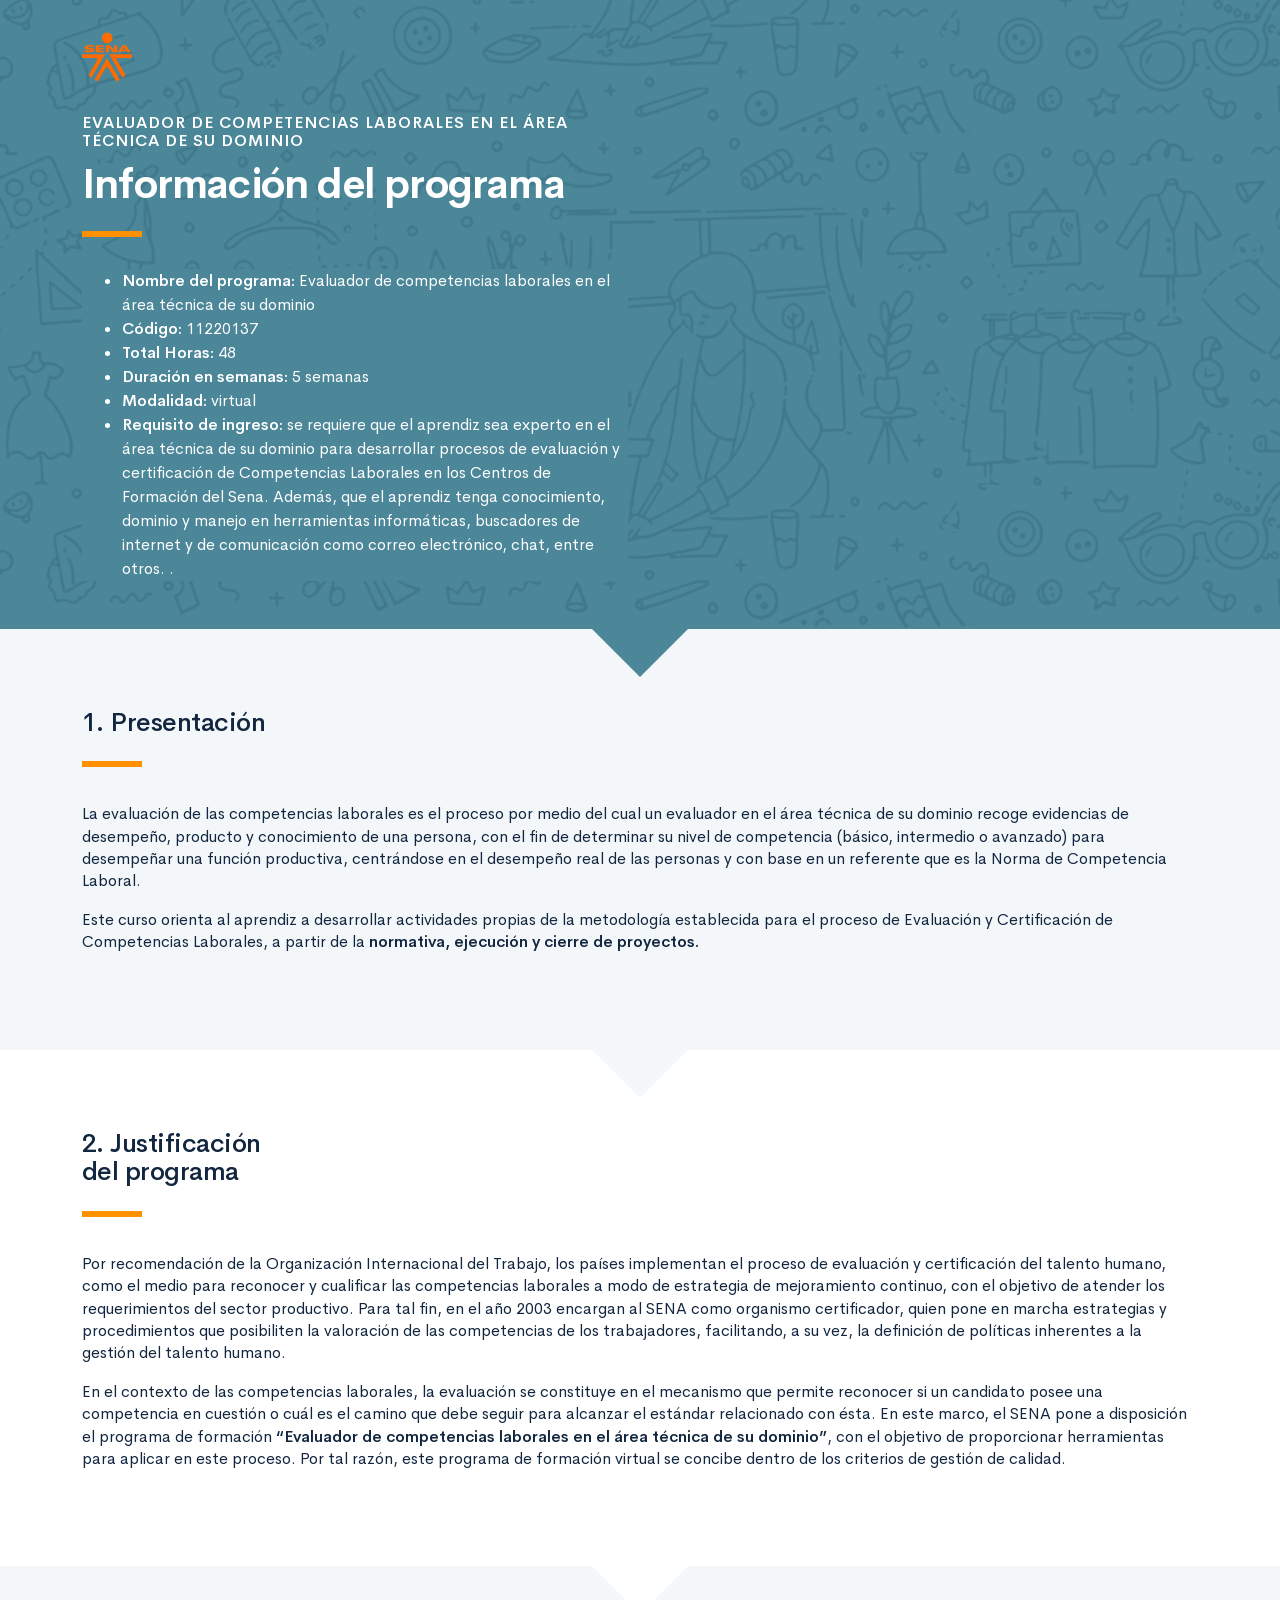
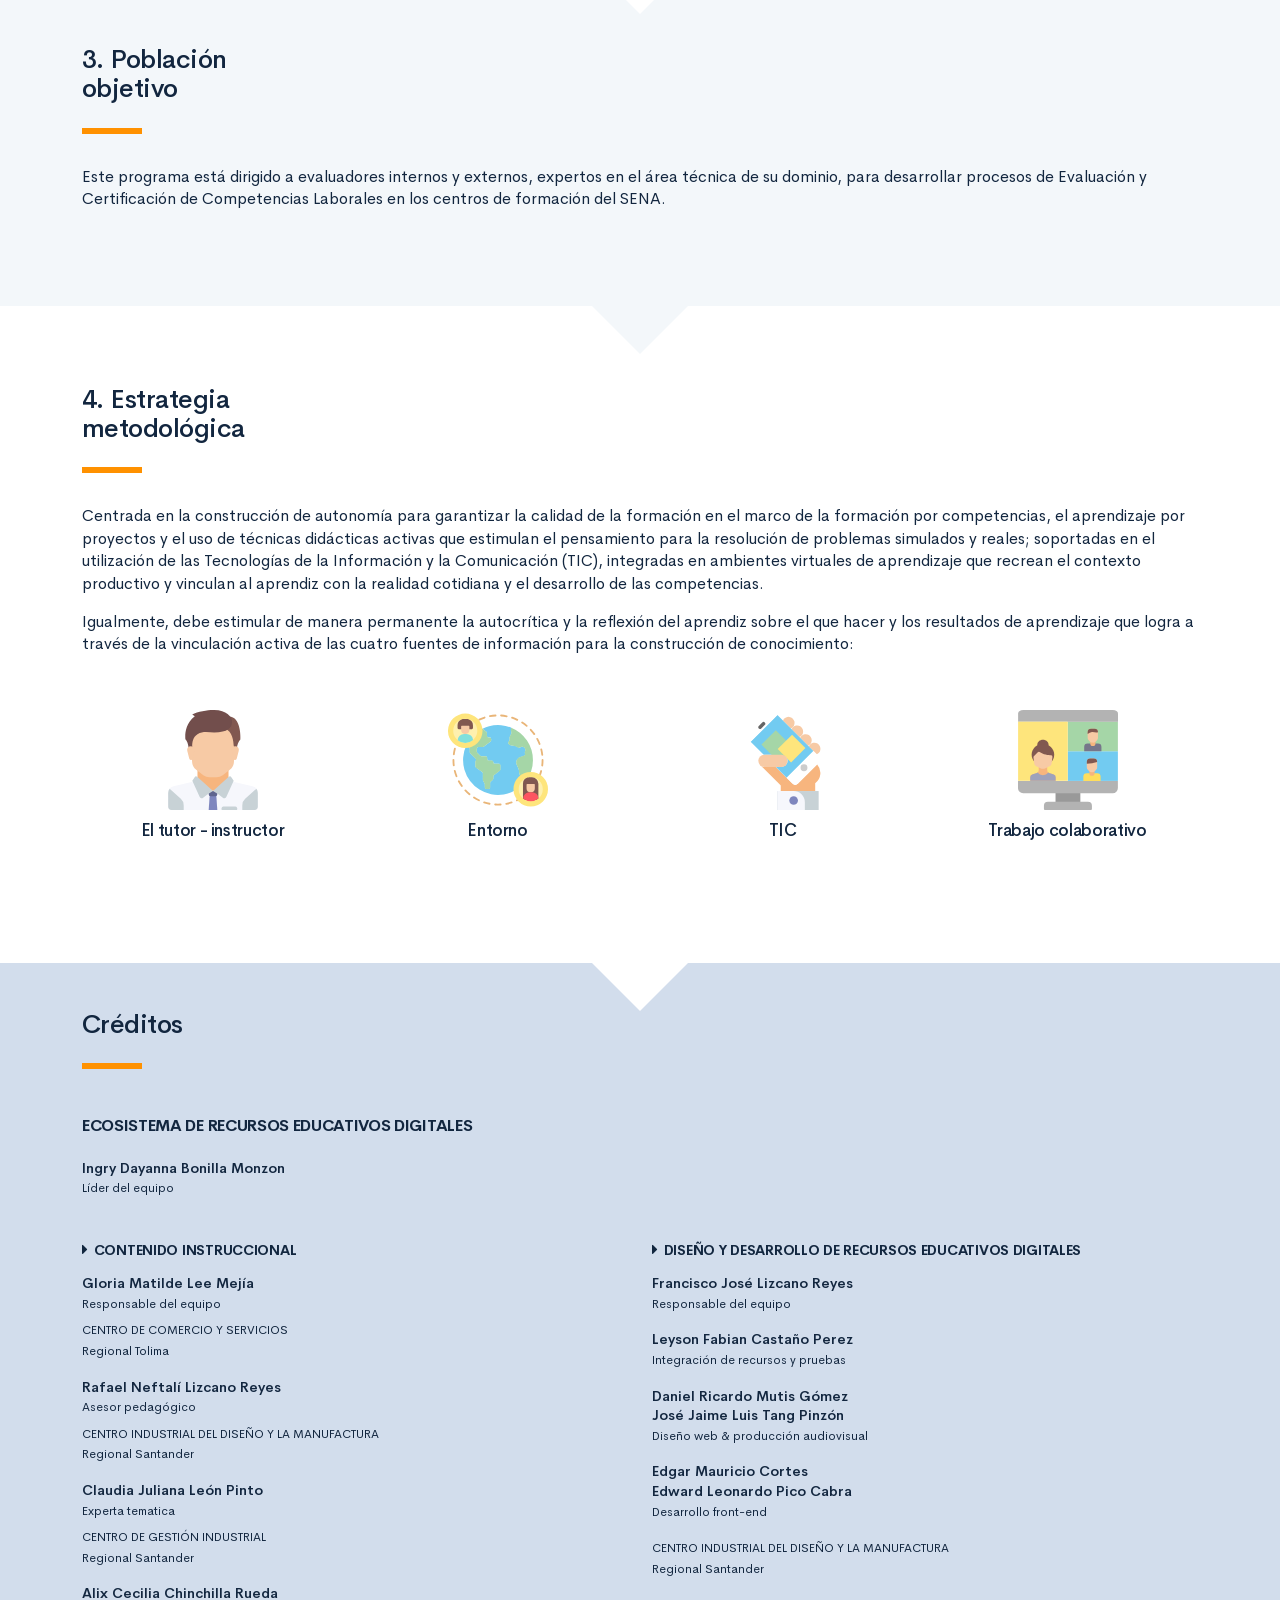
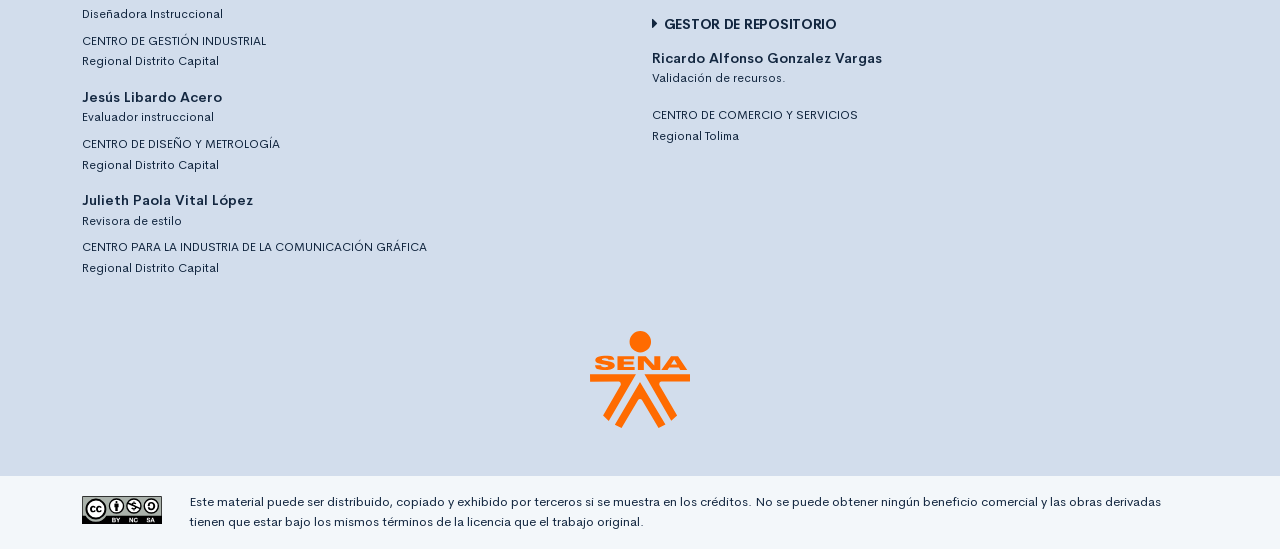
==== public/info.html @ 87447423 "Finaliza cargue de textos." ====
<!DOCTYPE html>
<html lang="es">
    <head>
        <meta charset="UTF-8">
        <meta name="viewport" content="width=device-width, user-scalable=no, initial-scale=1.0, maximum-scale=1.0, minimum-scale=1.0">
        <title>Información del programa: Salud Penitenciaria</title>
        <meta meta name="description" content="Ruta de aprendizaje programa Salud penitenciaria.">
        <link rel="icon" type="image/svg+xml" href="assets/images/logos/senaLogo.svg">
        <link rel="stylesheet" href="assets/fonts/feather/feather.css">
        <link rel="stylesheet" href="assets/fonts/fontawesome/css/font-awesome.css">
        <link href="assets/css/fancybox.css" rel="stylesheet">
        <link href="assets/css/animate.css" rel="stylesheet">
        <link rel="stylesheet" href="assets/css/main.css">
    </head>
    <body class="theme-dark page-header-textura" id="page-home">
        <header class="curso-presentacion page-header" id="CursoPresentacion">
            <div class="page-textura">
                <div class="container">
                    <div class="curso-topbar justify-content-center justify-content-md-start"><a class="curso-topbar__logo"><svg xmlns="http://www.w3.org/2000/svg" width="168.273" height="164.177" viewBox="0 0 168.273 164.177">
                                <path id="SENA_LOGO" data-name="SENA LOGO" d="M85.349,1a18.09,18.09,0,1,0,18.09,18.09h0A18.1,18.1,0,0,0,85.349,1ZM25.617,42.983a33.722,33.722,0,0,0-9.386,1.024,11.156,11.156,0,0,0-5.12,2.56A5.346,5.346,0,0,0,10.086,52.2c.683,1.707,2.56,2.9,4.608,3.584,4.437,1.536,9.386,1.877,13.994,2.731a5.1,5.1,0,0,1,2.389,1.024,1.369,1.369,0,0,1-.683,2.048,9.146,9.146,0,0,1-5.291.683A8.354,8.354,0,0,1,20.5,61.244a1.962,1.962,0,0,1-.853-2.389H9.233A7.663,7.663,0,0,0,10.6,63.463a7.59,7.59,0,0,0,4.267,2.389A28.541,28.541,0,0,0,23.4,66.876,52.426,52.426,0,0,0,35,66.023a11.043,11.043,0,0,0,5.8-2.9,5.358,5.358,0,0,0-1.365-8.533,21.267,21.267,0,0,0-5.8-2.048c-3.072-.683-5.973-1.024-9.045-1.536a9.114,9.114,0,0,1-3.072-.853,1.226,1.226,0,0,1,0-2.219,9.369,9.369,0,0,1,4.437-.683,10.554,10.554,0,0,1,4.608.853A1.877,1.877,0,0,1,31.59,49.81h9.9a5.669,5.669,0,0,0-1.195-3.584A8.875,8.875,0,0,0,35.515,43.5c-3.584-.341-6.827-.512-9.9-.512Zm21.333.683V67.217H75.792V62.1H57.531V57.489H73.744V52.54H57.531V48.786H75.109v-5.12Zm47.615,0H81.253V67.217H91.322V51.346l13.824,15.872h13.824V43.666H108.9v15.7Zm42.495,0L120.676,67.217h10.581l2.56-4.267H150.2l2.389,4.267h11.776l-15.53-23.551ZM142.35,49.3l5.12,8.533h-10.41ZM.7,74.044l.171,12.8L49,86.673c2.389.512,3.925,2.048,3.413,5.8l-29.7,51.711,9.557,9.045L78.01,74.044Zm91.646,0L137.4,152.89l9.9-8.874L117.433,92.3c-.512-3.584.853-5.291,3.413-5.8l48.127.171V74.044ZM84.837,87.185,42.512,159.546l11.264,5.461,28.159-47.615a4.283,4.283,0,0,1,2.9-1.195,4.681,4.681,0,0,1,3.072,1.195l28.159,47.786,11.605-5.973Z" transform="translate(-0.7 -1)" fill="#FF6B00" />
                            </svg>
                        </a></div>
                    <div class="curso-portada">
                        <div class="row align-items-center">
                            <div class="col-12 col-lg-6">
                                <h3 class="curso-subtitulo">Evaluador de competencias laborales en el área técnica de su dominio</h3>
                                <h1 class="curso-titulo">Información del programa</h1>
                                <div class="brand-line-primary"></div>
                                <p class="curso-descripcion">
                                <ul class="bg-brand-color-dark text-white">
                                    <li> <span><strong>Nombre del programa:</strong> Evaluador de competencias laborales en el área técnica de su dominio</span></li>
                                    <li> <span><strong>Código:</strong> 11220137</span></li>
                                    <li> <span><strong>Total Horas:</strong> 48</span></li>
                                    <li> <span><strong>Duración en semanas:</strong> 5 semanas</span></li>
                                    <li> <span><strong>Modalidad:</strong> virtual</span></li>
                                    <li> <span><strong>Requisito de ingreso:</strong> se requiere que el aprendiz sea experto en el área técnica de su dominio para desarrollar procesos de evaluación y certificación de Competencias Laborales en los Centros de Formación del Sena. Además, que el aprendiz tenga conocimiento, dominio y manejo en herramientas informáticas, buscadores de internet y de comunicación como correo electrónico, chat, entre otros. </i>.</span></li>
                                </ul>
                                </p>
                            </div>
                            <div class="col-12 col-lg-6">
                                <div class="embed-responsive embed-responsive-16by9"><iframe class="embed-responsive-item" width="560" height="315" src="https://www.youtube.com/embed/yAttOSxoYdc" frameborder="0" allow="accelerometer; autoplay; encrypted-media; gyroscope; picture-in-picture" allowfullscreen=""> </iframe></div>
                            </div>
                        </div>
                    </div>
                </div>
            </div>
        </header>
        <section class="section section-dark" id="Presentacion">
            <div class="container">
                <h1> 1. Presentación</h1>
                <div class="brand-line-primary"></div>
                <p class="mt-5">La evaluación de las competencias laborales es el proceso por medio del cual un evaluador en el área técnica de su dominio recoge evidencias de desempeño, producto y conocimiento de una persona, con el fin de determinar su nivel de competencia (básico, intermedio o avanzado) para desempeñar una función productiva, centrándose en el desempeño real de las personas y con base en un referente que es la Norma de Competencia Laboral.</p>
                <p>Este curso orienta al aprendiz a desarrollar actividades propias de la metodología establecida para el proceso de Evaluación y Certificación de Competencias Laborales, a partir de la <strong>normativa, ejecución y cierre de proyectos.</strong> </p>
            </div>
        </section>
        <section class="section section-light" id="Justificacion">
            <div class="container">
                <h1> 2. Justificación<br> del programa</h1>
                <div class="brand-line-primary"></div>
                <p class="mt-5">Por recomendación de la Organización Internacional del Trabajo, los países implementan el proceso de evaluación y certificación del talento humano, como el medio para reconocer y cualificar las competencias laborales a modo de estrategia de mejoramiento continuo, con el objetivo de atender los requerimientos del sector productivo. Para tal fin, en el año 2003 encargan al SENA como organismo certificador, quien pone en marcha estrategias y procedimientos que posibiliten la valoración de las competencias de los trabajadores, facilitando, a su vez, la definición de políticas inherentes a la gestión del talento humano.</p>
                <p>En el contexto de las competencias laborales, la evaluación se constituye en el mecanismo que permite reconocer si un candidato posee una competencia en cuestión o cuál es el camino que debe seguir para alcanzar el estándar relacionado con ésta. En este marco, el SENA pone a disposición el programa de formación <strong>“Evaluador de competencias laborales en el área técnica de su dominio”</strong>, con el objetivo de proporcionar herramientas para aplicar en este proceso. Por tal razón, este programa de formación virtual se concibe dentro de los criterios de gestión de calidad.</p>
            </div>
        </section>
        <section class="section section-dark" id="Poblacion">
            <div class="container">
                <h1> 3. Población <br>objetivo</h1>
                <div class="brand-line-primary"></div>
                <p>Este programa está dirigido a evaluadores internos y externos, expertos en el área técnica de su dominio, para desarrollar procesos de Evaluación y Certificación de Competencias Laborales en los centros de formación del SENA.</p>
            </div>
        </section>
        <section class="section section-light" id="Estrategia">
            <div class="container">
                <h1>4. Estrategia <br>metodológica</h1>
                <div class="brand-line-primary"></div>
                <p>Centrada en la construcción de autonomía para garantizar la calidad de la formación en el marco de la formación por competencias, el aprendizaje por proyectos y el uso de técnicas didácticas activas que estimulan el pensamiento para la resolución de problemas simulados y reales; soportadas en el utilización de las Tecnologías de la Información y la Comunicación (TIC), integradas en ambientes virtuales de aprendizaje que recrean el contexto productivo y vinculan al aprendiz con la realidad cotidiana y el desarrollo de las competencias. </p>
                <p>Igualmente, debe estimular de manera permanente la autocrítica y la reflexión del aprendiz sobre el que hacer y los resultados de aprendizaje que logra a través de la vinculación activa de las cuatro fuentes de información para la construcción de conocimiento: </p>
                <div class="row mt-4">
                    <article class="col-md-6 col-lg-3 my-2">
                        <div class="box bg-gray-200 d-flex flex-column justify-content-center align-items-center p-4 rounded-lg"><img class="img-fluid" src="assets/images/info/tutor.svg" style="width: 100px; height: 100px;">
                            <h3 class="my-3">El tutor - instructor</h3>
                        </div>
                    </article>
                    <article class="col-md-6 col-lg-3 my-2">
                        <div class="box bg-gray-200 d-flex flex-column justify-content-center align-items-center p-4 rounded-lg"><img class="img-fluid" src="assets/images/info/entorno.svg" style="width: 100px; height: 100px;">
                            <h3 class="my-3">Entorno</h3>
                        </div>
                    </article>
                    <article class="col-md-6 col-lg-3 my-2">
                        <div class="box bg-gray-200 d-flex flex-column justify-content-center align-items-center p-4 rounded-lg"><img class="img-fluid" src="assets/images/info/tic.svg" style="width: 100px; height: 100px;">
                            <h3 class="my-3">TIC</h3>
                        </div>
                    </article>
                    <article class="col-md-6 col-lg-3 my-2">
                        <div class="box bg-gray-200 d-flex flex-column justify-content-center align-items-center p-4 rounded-lg" style="height: 100%;"><img class="img-fluid" src="assets/images/info/colaborativo.svg" style="width: 100px; height: 100px;">
                            <h3 class="my-3">Trabajo colaborativo</h3>
                        </div>
                    </article>
                </div>
            </div>
        </section>
        <footer class="footer" id="Creditos">
            <div class="container">
                <h1>Créditos</h1>
                <div class="brand-line-primary"></div>
                <div class="row">
                    <div class="col-12 col-md-5">
                        <h3 class="footer-subtitulo mb-4">ECOSISTEMA DE RECURSOS EDUCATIVOS DIGITALES</h3>
                        <p class="footer-texto mb-2"><strong>Ingry Dayanna Bonilla Monzon</strong><br /><span class="text-small">Líder del equipo</span></p>
                    </div>
                </div>
                <div class="row mt-5">
                    <div class="col-12 col-md-6">
                        <h4 class="footer-subtitulo-2 mt-0">
                            <div class="fa fa-caret-right mr-2"></div>Contenido Instruccional
                        </h4>
                        <p class="footer-texto mb-2"><strong>Gloria Matilde Lee Mejía </strong><br /><span class="text-small">Responsable del equipo</span></p>
                        <p class="footer-texto"><span class="text-small text-uppercase">Centro de Comercio y Servicios</span><br /><span class="text-small">Regional Tolima</span></p>
                        <p class="footer-texto mb-2"><strong>Rafael Neftalí Lizcano Reyes</strong><br /><span class="text-small">Asesor pedagógico<br /></span></p>
                        <p class="footer-texto"><span class="text-small text-uppercase">CENTRO INDUSTRIAL DEL DISEÑO Y LA MANUFACTURA</span><br /><span class="text-small">Regional Santander</span></p>
                        <p class="footer-texto mb-2"><strong>Claudia Juliana León Pinto</strong><br /><span class="text-small">Experta tematica<br /></span></p>
                        <p class="footer-texto"><span class="text-small text-uppercase">Centro de Gestión Industrial</span><br /><span class="text-small">Regional Santander</span></p>
                        <p class="footer-texto mb-2"><strong>Alix Cecilia Chinchilla Rueda</strong><br /><span class="text-small">Diseñadora Instruccional <br /></span></p>
                        <p class="footer-texto"><span class="text-small text-uppercase">Centro de Gestión Industrial</span><br /><span class="text-small">Regional Distrito Capital</span></p>
                        <p class="footer-texto mb-2"><strong>Jesús Libardo Acero</strong><br /><span class="text-small">Evaluador instruccional<br /></span></p>
                        <p class="footer-texto"><span class="text-small text-uppercase">Centro de Diseño y metrología</span><br /><span class="text-small">Regional Distrito Capital</span></p>
                        <p class="footer-texto mb-2"><strong>Julieth Paola Vital López</strong><br /><span class="text-small">Revisora de estilo<br /></span></p>
                        <p class="footer-texto"><span class="text-small text-uppercase">Centro para la Industria de la Comunicación Gráfica</span><br /><span class="text-small">Regional Distrito Capital</span></p>
                    </div>
                    <div class="col-12 col-md-6">
                        <h4 class="footer-subtitulo-2 mt-0">
                            <div class="fa fa-caret-right mr-2"></div>Diseño y desarrollo de recursos educativos digitales
                        </h4>
                        <p class="footer-texto"><strong>Francisco José Lizcano Reyes </strong><br /><span class="text-small">Responsable del equipo<br /></span></p>
                        <p class="footer-texto"><strong>Leyson Fabian Castaño Perez</strong><br /><span class="text-small">Integración de recursos y pruebas<br /></span></p>
                        <p class="footer-texto"><strong>Daniel Ricardo Mutis Gómez</strong><br />
                            <strong>José Jaime Luis Tang Pinzón</strong><br /><span class="text-small">Diseño web & producción audiovisual<br /></span></p>
                        <p class="footer-texto"><strong>Edgar Mauricio Cortes</strong><br />
                            <strong>Edward Leonardo Pico Cabra</strong><br /><span class="text-small">Desarrollo front-end<br /></span></p>
                        <p class="footer-texto"><span class="text-small text-uppercase">CENTRO INDUSTRIAL DEL DISEÑO Y LA MANUFACTURA</span><br /><span class="text-small">Regional Santander</span></p>
                        <h4 class="footer-subtitulo-2 mt-5">
                            <div class="fa fa-caret-right mr-2"></div>Gestor de repositorio
                        </h4>
                        <p class="footer-texto"><strong>Ricardo Alfonso Gonzalez Vargas</strong><br /><span class="text-small">Validación de recursos.<br /></span></p>
                        <p class="footer-texto"><span class="text-small text-uppercase">Centro de comercio y servicios</span><br /><span class="text-small">Regional Tolima</span></p>
                    </div>
                </div>
                <div class="row justify-content-center align-items-center mt-5"><img src="assets/images/logos/senaLogo.svg" style="max-width:100px" /></div>
            </div>
        </footer>
        <section id="cc">
            <div class="container">
                <div class="d-flex flex-column flex-sm-row"><span class="pr-3"><i class="icon cc"></i></span><span>Este material puede ser distribuido, copiado y exhibido por terceros si se muestra en los créditos. No se puede obtener ningún beneficio comercial y las obras derivadas tienen que estar bajo los mismos términos de la licencia que el trabajo original.</span></div>
            </div>
        </section>
    </body>
</html>
---- public/assets/fonts/feather/feather.css ----
@font-face {
  font-family: 'Feather';
  src:
    url('fonts/Feather.ttf?sdxovp') format('truetype'),
    url('fonts/Feather.woff?sdxovp') format('woff'),
    url('fonts/Feather.svg?sdxovp#Feather') format('svg');
  font-weight: normal;
  font-style: normal;
}

.fe {
  /* use !important to prevent issues with browser extensions that change fonts */
  font-family: 'Feather' !important;
  speak: none;
  font-style: normal;
  font-weight: normal;
  font-variant: normal;
  text-transform: none;
  line-height: 1;

  /* Better Font Rendering =========== */
  -webkit-font-smoothing: antialiased;
  -moz-osx-font-smoothing: grayscale;
}

.fe-activity:before {
  content: "\e900";
}
.fe-airplay:before {
  content: "\e901";
}
.fe-alert-circle:before {
  content: "\e902";
}
.fe-alert-octagon:before {
  content: "\e903";
}
.fe-alert-triangle:before {
  content: "\e904";
}
.fe-align-center:before {
  content: "\e905";
}
.fe-align-justify:before {
  content: "\e906";
}
.fe-align-left:before {
  content: "\e907";
}
.fe-align-right:before {
  content: "\e908";
}
.fe-anchor:before {
  content: "\e909";
}
.fe-aperture:before {
  content: "\e90a";
}
.fe-archive:before {
  content: "\e90b";
}
.fe-arrow-down:before {
  content: "\e90c";
}
.fe-arrow-down-circle:before {
  content: "\e90d";
}
.fe-arrow-down-left:before {
  content: "\e90e";
}
.fe-arrow-down-right:before {
  content: "\e90f";
}
.fe-arrow-left:before {
  content: "\e910";
}
.fe-arrow-left-circle:before {
  content: "\e911";
}
.fe-arrow-right:before {
  content: "\e912";
}
.fe-arrow-right-circle:before {
  content: "\e913";
}
.fe-arrow-up:before {
  content: "\e914";
}
.fe-arrow-up-circle:before {
  content: "\e915";
}
.fe-arrow-up-left:before {
  content: "\e916";
}
.fe-arrow-up-right:before {
  content: "\e917";
}
.fe-at-sign:before {
  content: "\e918";
}
.fe-award:before {
  content: "\e919";
}
.fe-bar-chart:before {
  content: "\e91a";
}
.fe-bar-chart-2:before {
  content: "\e91b";
}
.fe-battery:before {
  content: "\e91c";
}
.fe-battery-charging:before {
  content: "\e91d";
}
.fe-bell:before {
  content: "\e91e";
}
.fe-bell-off:before {
  content: "\e91f";
}
.fe-bluetooth:before {
  content: "\e920";
}
.fe-bold:before {
  content: "\e921";
}
.fe-book:before {
  content: "\e922";
}
.fe-book-open:before {
  content: "\e923";
}
.fe-bookmark:before {
  content: "\e924";
}
.fe-box:before {
  content: "\e925";
}
.fe-briefcase:before {
  content: "\e926";
}
.fe-calendar:before {
  content: "\e927";
}
.fe-camera:before {
  content: "\e928";
}
.fe-camera-off:before {
  content: "\e929";
}
.fe-cast:before {
  content: "\e92a";
}
.fe-check:before {
  content: "\e92b";
}
.fe-check-circle:before {
  content: "\e92c";
}
.fe-check-square:before {
  content: "\e92d";
}
.fe-chevron-down:before {
  content: "\e92e";
}
.fe-chevron-left:before {
  content: "\e92f";
}
.fe-chevron-right:before {
  content: "\e930";
}
.fe-chevron-up:before {
  content: "\e931";
}
.fe-chevrons-down:before {
  content: "\e932";
}
.fe-chevrons-left:before {
  content: "\e933";
}
.fe-chevrons-right:before {
  content: "\e934";
}
.fe-chevrons-up:before {
  content: "\e935";
}
.fe-chrome:before {
  content: "\e936";
}
.fe-circle:before {
  content: "\e937";
}
.fe-clipboard:before {
  content: "\e938";
}
.fe-clock:before {
  content: "\e939";
}
.fe-cloud:before {
  content: "\e93a";
}
.fe-cloud-drizzle:before {
  content: "\e93b";
}
.fe-cloud-lightning:before {
  content: "\e93c";
}
.fe-cloud-off:before {
  content: "\e93d";
}
.fe-cloud-rain:before {
  content: "\e93e";
}
.fe-cloud-snow:before {
  content: "\e93f";
}
.fe-code:before {
  content: "\e940";
}
.fe-codepen:before {
  content: "\e941";
}
.fe-command:before {
  content: "\e942";
}
.fe-compass:before {
  content: "\e943";
}
.fe-copy:before {
  content: "\e944";
}
.fe-corner-down-left:before {
  content: "\e945";
}
.fe-corner-down-right:before {
  content: "\e946";
}
.fe-corner-left-down:before {
  content: "\e947";
}
.fe-corner-left-up:before {
  content: "\e948";
}
.fe-corner-right-down:before {
  content: "\e949";
}
.fe-corner-right-up:before {
  content: "\e94a";
}
.fe-corner-up-left:before {
  content: "\e94b";
}
.fe-corner-up-right:before {
  content: "\e94c";
}
.fe-cpu:before {
  content: "\e94d";
}
.fe-credit-card:before {
  content: "\e94e";
}
.fe-crop:before {
  content: "\e94f";
}
.fe-crosshair:before {
  content: "\e950";
}
.fe-database:before {
  content: "\e951";
}
.fe-delete:before {
  content: "\e952";
}
.fe-disc:before {
  content: "\e953";
}
.fe-dollar-sign:before {
  content: "\e954";
}
.fe-download:before {
  content: "\e955";
}
.fe-download-cloud:before {
  content: "\e956";
}
.fe-droplet:before {
  content: "\e957";
}
.fe-edit:before {
  content: "\e958";
}
.fe-edit-2:before {
  content: "\e959";
}
.fe-edit-3:before {
  content: "\e95a";
}
.fe-external-link:before {
  content: "\e95b";
}
.fe-eye:before {
  content: "\e95c";
}
.fe-eye-off:before {
  content: "\e95d";
}
.fe-facebook:before {
  content: "\e95e";
}
.fe-fast-forward:before {
  content: "\e95f";
}
.fe-feather:before {
  content: "\e960";
}
.fe-file:before {
  content: "\e961";
}
.fe-file-minus:before {
  content: "\e962";
}
.fe-file-plus:before {
  content: "\e963";
}
.fe-file-text:before {
  content: "\e964";
}
.fe-film:before {
  content: "\e965";
}
.fe-filter:before {
  content: "\e966";
}
.fe-flag:before {
  content: "\e967";
}
.fe-folder:before {
  content: "\e968";
}
.fe-folder-minus:before {
  content: "\e969";
}
.fe-folder-plus:before {
  content: "\e96a";
}
.fe-gift:before {
  content: "\e96b";
}
.fe-git-branch:before {
  content: "\e96c";
}
.fe-git-commit:before {
  content: "\e96d";
}
.fe-git-merge:before {
  content: "\e96e";
}
.fe-git-pull-request:before {
  content: "\e96f";
}
.fe-github:before {
  content: "\e970";
}
.fe-gitlab:before {
  content: "\e971";
}
.fe-globe:before {
  content: "\e972";
}
.fe-grid:before {
  content: "\e973";
}
.fe-hard-drive:before {
  content: "\e974";
}
.fe-hash:before {
  content: "\e975";
}
.fe-headphones:before {
  content: "\e976";
}
.fe-heart:before {
  content: "\e977";
}
.fe-help-circle:before {
  content: "\e978";
}
.fe-home:before {
  content: "\e979";
}
.fe-image:before {
  content: "\e97a";
}
.fe-inbox:before {
  content: "\e97b";
}
.fe-info:before {
  content: "\e97c";
}
.fe-instagram:before {
  content: "\e97d";
}
.fe-italic:before {
  content: "\e97e";
}
.fe-layers:before {
  content: "\e97f";
}
.fe-layout:before {
  content: "\e980";
}
.fe-life-buoy:before {
  content: "\e981";
}
.fe-link:before {
  content: "\e982";
}
.fe-link-2:before {
  content: "\e983";
}
.fe-linkedin:before {
  content: "\e984";
}
.fe-list:before {
  content: "\e985";
}
.fe-loader:before {
  content: "\e986";
}
.fe-lock:before {
  content: "\e987";
}
.fe-log-in:before {
  content: "\e988";
}
.fe-log-out:before {
  content: "\e989";
}
.fe-mail:before {
  content: "\e98a";
}
.fe-map:before {
  content: "\e98b";
}
.fe-map-pin:before {
  content: "\e98c";
}
.fe-maximize:before {
  content: "\e98d";
}
.fe-maximize-2:before {
  content: "\e98e";
}
.fe-menu:before {
  content: "\e98f";
}
.fe-message-circle:before {
  content: "\e990";
}
.fe-message-square:before {
  content: "\e991";
}
.fe-mic:before {
  content: "\e992";
}
.fe-mic-off:before {
  content: "\e993";
}
.fe-minimize:before {
  content: "\e994";
}
.fe-minimize-2:before {
  content: "\e995";
}
.fe-minus:before {
  content: "\e996";
}
.fe-minus-circle:before {
  content: "\e997";
}
.fe-minus-square:before {
  content: "\e998";
}
.fe-monitor:before {
  content: "\e999";
}
.fe-moon:before {
  content: "\e99a";
}
.fe-more-horizontal:before {
  content: "\e99b";
}
.fe-more-vertical:before {
  content: "\e99c";
}
.fe-move:before {
  content: "\e99d";
}
.fe-music:before {
  content: "\e99e";
}
.fe-navigation:before {
  content: "\e99f";
}
.fe-navigation-2:before {
  content: "\e9a0";
}
.fe-octagon:before {
  content: "\e9a1";
}
.fe-package:before {
  content: "\e9a2";
}
.fe-paperclip:before {
  content: "\e9a3";
}
.fe-pause:before {
  content: "\e9a4";
}
.fe-pause-circle:before {
  content: "\e9a5";
}
.fe-percent:before {
  content: "\e9a6";
}
.fe-phone:before {
  content: "\e9a7";
}
.fe-phone-call:before {
  content: "\e9a8";
}
.fe-phone-forwarded:before {
  content: "\e9a9";
}
.fe-phone-incoming:before {
  content: "\e9aa";
}
.fe-phone-missed:before {
  content: "\e9ab";
}
.fe-phone-off:before {
  content: "\e9ac";
}
.fe-phone-outgoing:before {
  content: "\e9ad";
}
.fe-pie-chart:before {
  content: "\e9ae";
}
.fe-play:before {
  content: "\e9af";
}
.fe-play-circle:before {
  content: "\e9b0";
}
.fe-plus:before {
  content: "\e9b1";
}
.fe-plus-circle:before {
  content: "\e9b2";
}
.fe-plus-square:before {
  content: "\e9b3";
}
.fe-pocket:before {
  content: "\e9b4";
}
.fe-power:before {
  content: "\e9b5";
}
.fe-printer:before {
  content: "\e9b6";
}
.fe-radio:before {
  content: "\e9b7";
}
.fe-refresh-ccw:before {
  content: "\e9b8";
}
.fe-refresh-cw:before {
  content: "\e9b9";
}
.fe-repeat:before {
  content: "\e9ba";
}
.fe-rewind:before {
  content: "\e9bb";
}
.fe-rotate-ccw:before {
  content: "\e9bc";
}
.fe-rotate-cw:before {
  content: "\e9bd";
}
.fe-rss:before {
  content: "\e9be";
}
.fe-save:before {
  content: "\e9bf";
}
.fe-scissors:before {
  content: "\e9c0";
}
.fe-search:before {
  content: "\e9c1";
}
.fe-send:before {
  content: "\e9c2";
}
.fe-server:before {
  content: "\e9c3";
}
.fe-settings:before {
  content: "\e9c4";
}
.fe-share:before {
  content: "\e9c5";
}
.fe-share-2:before {
  content: "\e9c6";
}
.fe-shield:before {
  content: "\e9c7";
}
.fe-shield-off:before {
  content: "\e9c8";
}
.fe-shopping-bag:before {
  content: "\e9c9";
}
.fe-shopping-cart:before {
  content: "\e9ca";
}
.fe-shuffle:before {
  content: "\e9cb";
}
.fe-sidebar:before {
  content: "\e9cc";
}
.fe-skip-back:before {
  content: "\e9cd";
}
.fe-skip-forward:before {
  content: "\e9ce";
}
.fe-slack:before {
  content: "\e9cf";
}
.fe-slash:before {
  content: "\e9d0";
}
.fe-sliders:before {
  content: "\e9d1";
}
.fe-smartphone:before {
  content: "\e9d2";
}
.fe-speaker:before {
  content: "\e9d3";
}
.fe-square:before {
  content: "\e9d4";
}
.fe-star:before {
  content: "\e9d5";
}
.fe-stop-circle:before {
  content: "\e9d6";
}
.fe-sun:before {
  content: "\e9d7";
}
.fe-sunrise:before {
  content: "\e9d8";
}
.fe-sunset:before {
  content: "\e9d9";
}
.fe-tablet:before {
  content: "\e9da";
}
.fe-tag:before {
  content: "\e9db";
}
.fe-target:before {
  content: "\e9dc";
}
.fe-terminal:before {
  content: "\e9dd";
}
.fe-thermometer:before {
  content: "\e9de";
}
.fe-thumbs-down:before {
  content: "\e9df";
}
.fe-thumbs-up:before {
  content: "\e9e0";
}
.fe-toggle-left:before {
  content: "\e9e1";
}
.fe-toggle-right:before {
  content: "\e9e2";
}
.fe-trash:before {
  content: "\e9e3";
}
.fe-trash-2:before {
  content: "\e9e4";
}
.fe-trending-down:before {
  content: "\e9e5";
}
.fe-trending-up:before {
  content: "\e9e6";
}
.fe-triangle:before {
  content: "\e9e7";
}
.fe-truck:before {
  content: "\e9e8";
}
.fe-tv:before {
  content: "\e9e9";
}
.fe-twitter:before {
  content: "\e9ea";
}
.fe-type:before {
  content: "\e9eb";
}
.fe-umbrella:before {
  content: "\e9ec";
}
.fe-underline:before {
  content: "\e9ed";
}
.fe-unlock:before {
  content: "\e9ee";
}
.fe-upload:before {
  content: "\e9ef";
}
.fe-upload-cloud:before {
  content: "\e9f0";
}
.fe-user:before {
  content: "\e9f1";
}
.fe-user-check:before {
  content: "\e9f2";
}
.fe-user-minus:before {
  content: "\e9f3";
}
.fe-user-plus:before {
  content: "\e9f4";
}
.fe-user-x:before {
  content: "\e9f5";
}
.fe-users:before {
  content: "\e9f6";
}
.fe-video:before {
  content: "\e9f7";
}
.fe-video-off:before {
  content: "\e9f8";
}
.fe-voicemail:before {
  content: "\e9f9";
}
.fe-volume:before {
  content: "\e9fa";
}
.fe-volume-1:before {
  content: "\e9fb";
}
.fe-volume-2:before {
  content: "\e9fc";
}
.fe-volume-x:before {
  content: "\e9fd";
}
.fe-watch:before {
  content: "\e9fe";
}
.fe-wifi:before {
  content: "\e9ff";
}
.fe-wifi-off:before {
  content: "\ea00";
}
.fe-wind:before {
  content: "\ea01";
}
.fe-x:before {
  content: "\ea02";
}
.fe-x-circle:before {
  content: "\ea03";
}
.fe-x-square:before {
  content: "\ea04";
}
.fe-youtube:before {
  content: "\ea05";
}
.fe-zap:before {
  content: "\ea06";
}
.fe-zap-off:before {
  content: "\ea07";
}
.fe-zoom-in:before {
  content: "\ea08";
}
.fe-zoom-out:before {
  content: "\ea09";
}
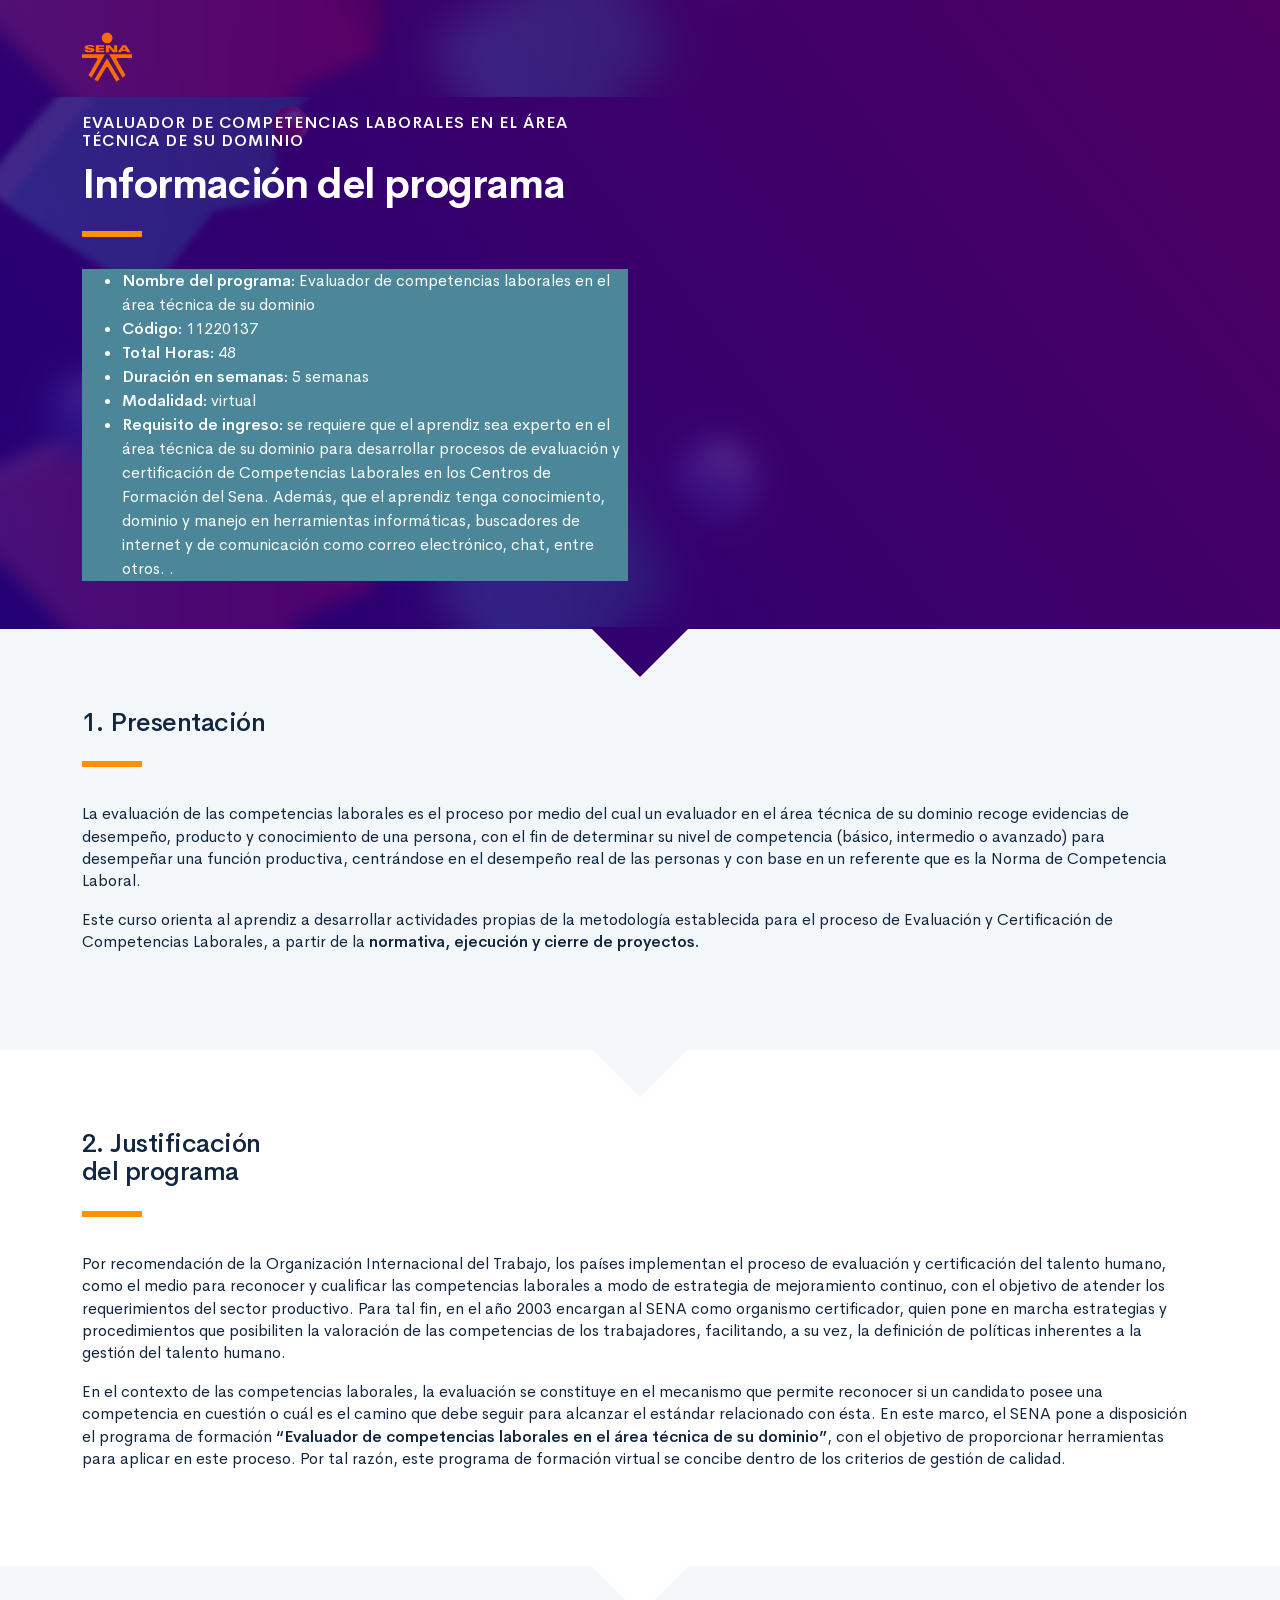
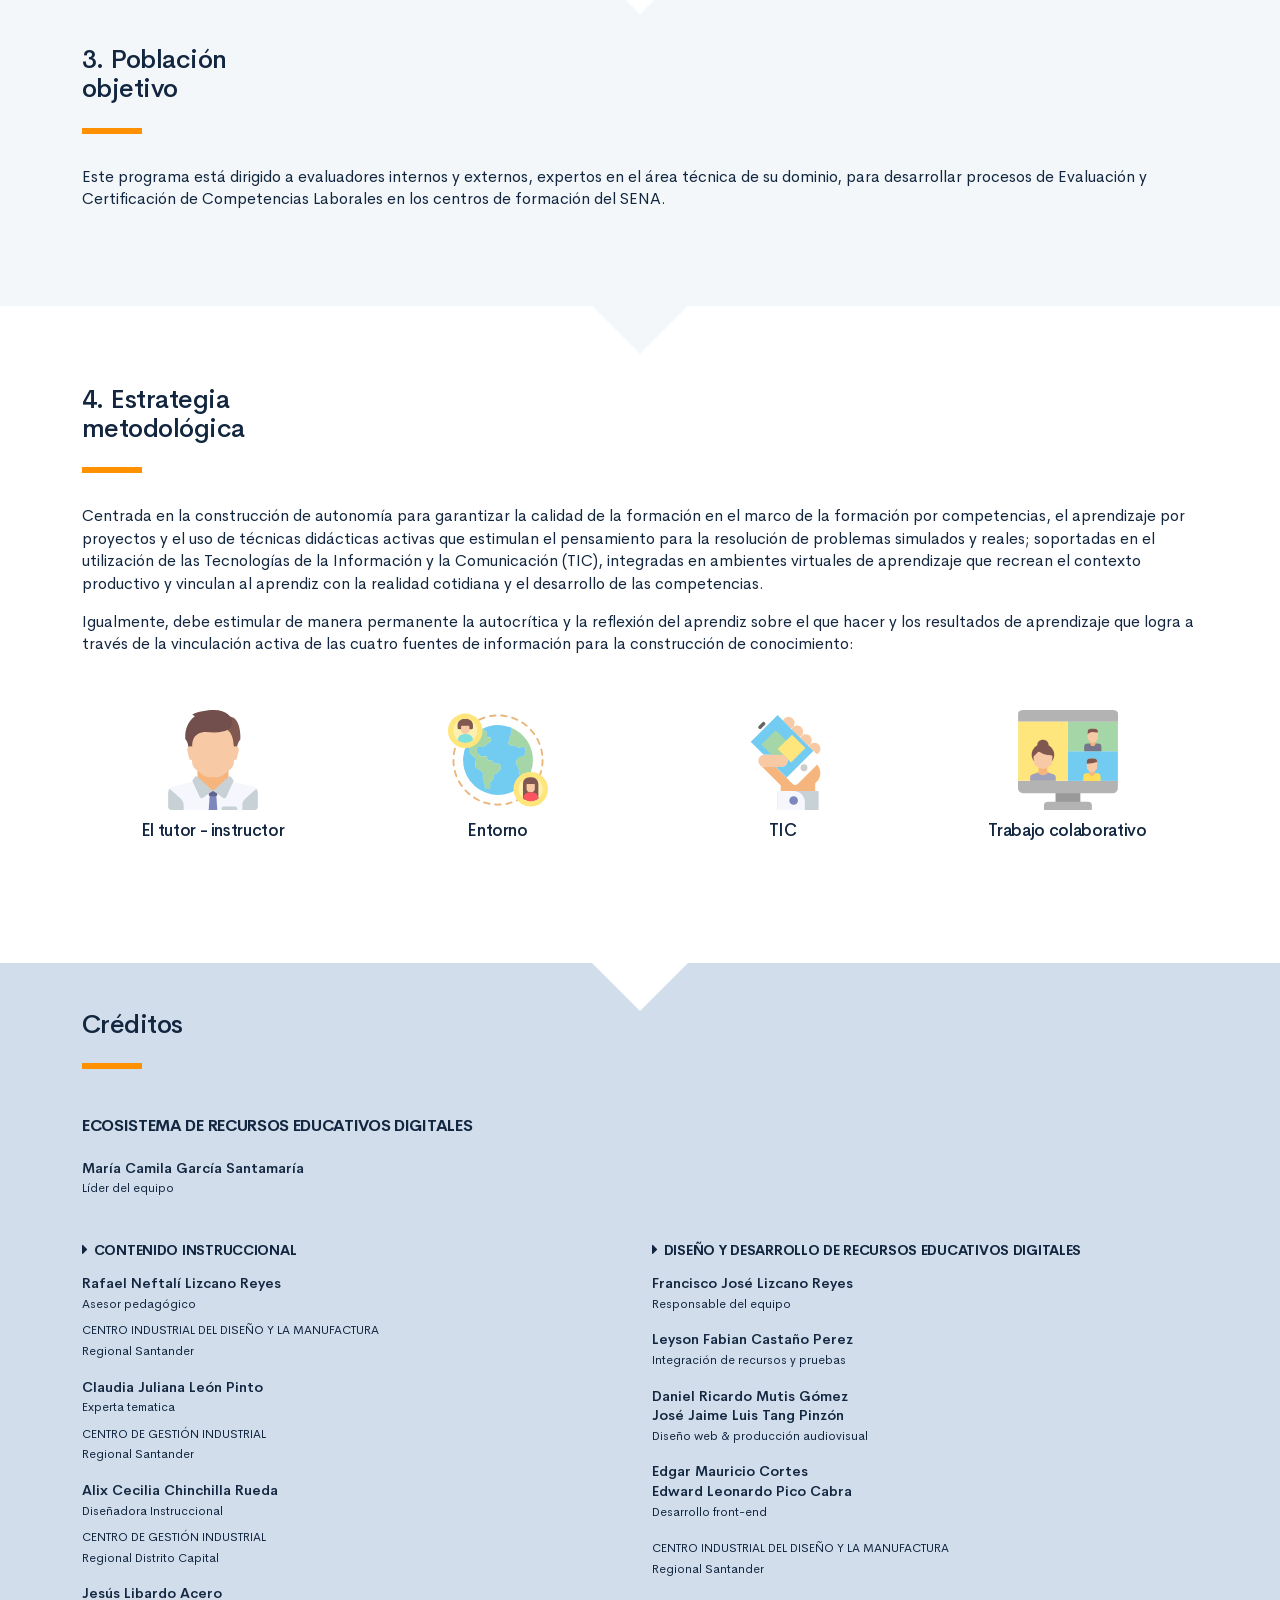
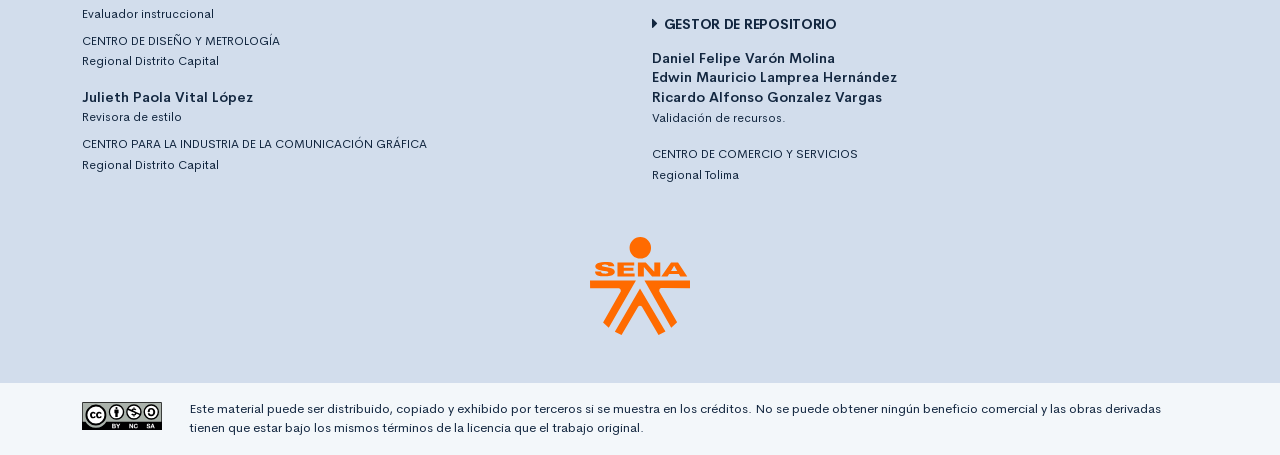
==== commit 71ae0bdf: "Ajustes hallazgos y empaquetado" ====
--- a/public/info.html
+++ b/public/info.html
@@ -105,7 +105,7 @@
                 <div class="row">
                     <div class="col-12 col-md-5">
                         <h3 class="footer-subtitulo mb-4">ECOSISTEMA DE RECURSOS EDUCATIVOS DIGITALES</h3>
-                        <p class="footer-texto mb-2"><strong>Ingry Dayanna Bonilla Monzon</strong><br /><span class="text-small">Líder del equipo</span></p>
+                        <p class="footer-texto mb-2"><strong>María Camila García Santamaría</strong><br /><span class="text-small">Líder del equipo</span></p>
                     </div>
                 </div>
                 <div class="row mt-5">
@@ -113,8 +113,6 @@
                         <h4 class="footer-subtitulo-2 mt-0">
                             <div class="fa fa-caret-right mr-2"></div>Contenido Instruccional
                         </h4>
-                        <p class="footer-texto mb-2"><strong>Gloria Matilde Lee Mejía </strong><br /><span class="text-small">Responsable del equipo</span></p>
-                        <p class="footer-texto"><span class="text-small text-uppercase">Centro de Comercio y Servicios</span><br /><span class="text-small">Regional Tolima</span></p>
                         <p class="footer-texto mb-2"><strong>Rafael Neftalí Lizcano Reyes</strong><br /><span class="text-small">Asesor pedagógico<br /></span></p>
                         <p class="footer-texto"><span class="text-small text-uppercase">CENTRO INDUSTRIAL DEL DISEÑO Y LA MANUFACTURA</span><br /><span class="text-small">Regional Santander</span></p>
                         <p class="footer-texto mb-2"><strong>Claudia Juliana León Pinto</strong><br /><span class="text-small">Experta tematica<br /></span></p>
@@ -140,7 +138,9 @@
                         <h4 class="footer-subtitulo-2 mt-5">
                             <div class="fa fa-caret-right mr-2"></div>Gestor de repositorio
                         </h4>
-                        <p class="footer-texto"><strong>Ricardo Alfonso Gonzalez Vargas</strong><br /><span class="text-small">Validación de recursos.<br /></span></p>
+                        <p class="footer-texto"><strong>Daniel Felipe Varón Molina</strong><br />
+                            <strong>Edwin Mauricio Lamprea Hernández</strong><br />
+                            <strong>Ricardo Alfonso Gonzalez Vargas</strong><br /><span class="text-small">Validación de recursos.<br /></span></p>
                         <p class="footer-texto"><span class="text-small text-uppercase">Centro de comercio y servicios</span><br /><span class="text-small">Regional Tolima</span></p>
                     </div>
                 </div>
